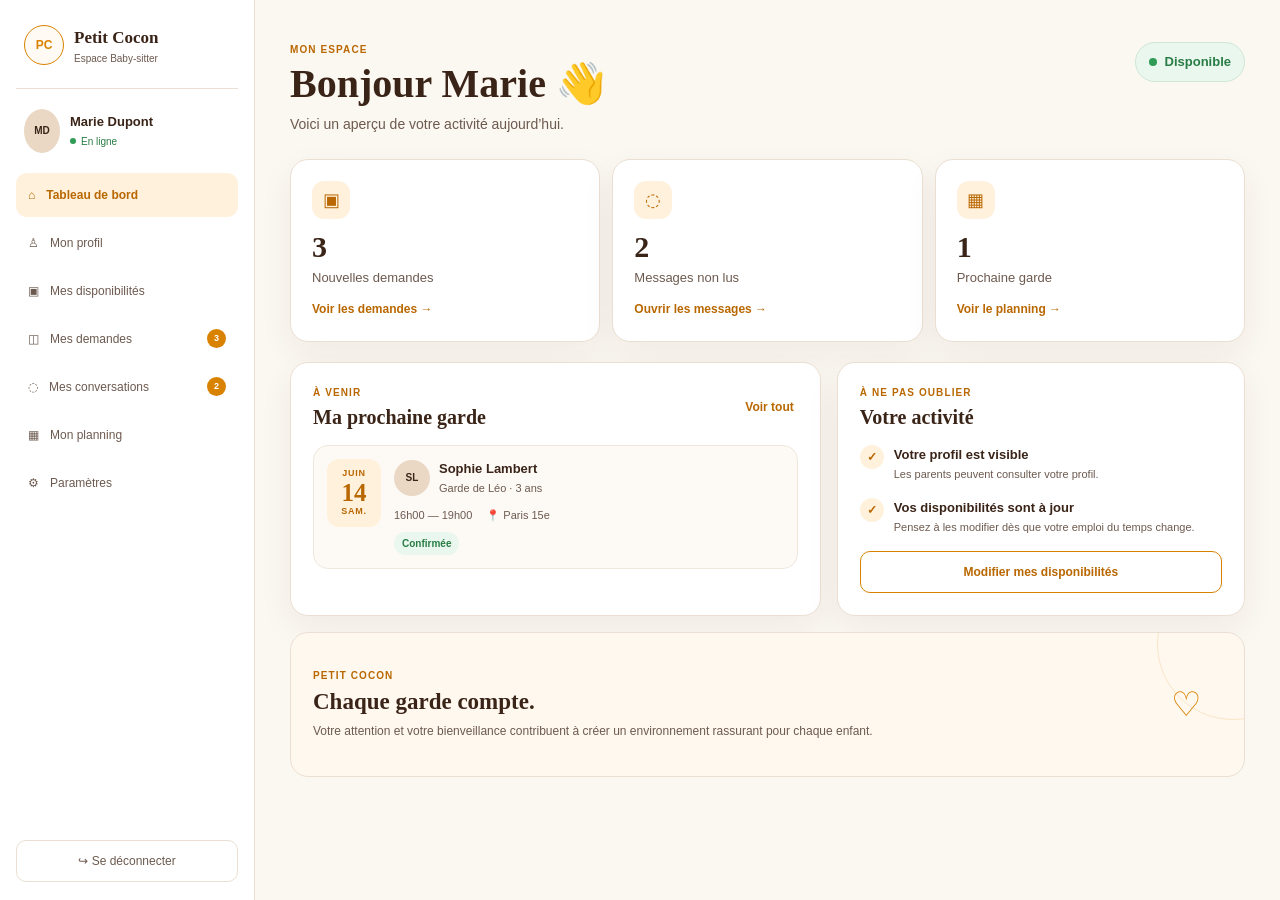
==== babysitter-dashboard.html @ b5a625bf "Dasboard baby-sitter" ====
<!DOCTYPE html>
<html lang="fr">
<head>
  <meta charset="UTF-8">
  <meta name="viewport" content="width=device-width, initial-scale=1.0">
  <meta name="theme-color" content="#fbf7f1">
  <title>Petit Cocon — Espace Baby-sitter</title>
  <link rel="stylesheet" href="css/babysitter-dashboard.css">
</head>
<body>
  <div class="app-shell">

    <!-- Navigation mobile -->
    <nav class="bottom-nav" aria-label="Navigation principale">
      <button class="nav-item is-active" type="button" data-view="accueil">
        <span class="nav-icon">⌂</span>
        <span>Accueil</span>
      </button>
      <button class="nav-item" type="button" data-view="demandes">
        <span class="nav-icon">▣</span>
        <span>Demandes</span>
        <span class="nav-badge">3</span>
      </button>
      <button class="nav-item" type="button" data-view="messages">
        <span class="nav-icon">◌</span>
        <span>Messages</span>
        <span class="nav-badge nav-badge--dark">2</span>
      </button>
      <button class="nav-item" type="button" data-view="profil">
        <span class="nav-icon">♙</span>
        <span>Profil</span>
      </button>
    </nav>

    <aside class="sidebar" aria-label="Menu de l'espace baby-sitter">
      <div class="brand">
        <div class="brand-mark">PC</div>
        <div>
          <strong>Petit Cocon</strong>
          <span>Espace Baby-sitter</span>
        </div>
      </div>

      <div class="sidebar-profile">
        <div class="avatar avatar--large">MD</div>
        <div>
          <strong>Marie Dupont</strong>
          <span class="online-status"><i></i> En ligne</span>
        </div>
      </div>

      <div class="sidebar-menu">
        <button class="side-item is-active" type="button" data-view="accueil">⌂ <span>Tableau de bord</span></button>
        <button class="side-item" type="button" data-view="profil">♙ <span>Mon profil</span></button>
        <button class="side-item" type="button" data-view="disponibilites">▣ <span>Mes disponibilités</span></button>
        <button class="side-item" type="button" data-view="demandes">◫ <span>Mes demandes</span><b>3</b></button>
        <button class="side-item" type="button" data-view="messages">◌ <span>Mes conversations</span><b>2</b></button>
        <button class="side-item" type="button" data-view="planning">▦ <span>Mon planning</span></button>
        <button class="side-item" type="button" data-view="parametres">⚙ <span>Paramètres</span></button>
      </div>

      <button class="logout" type="button">↪ <span>Se déconnecter</span></button>
    </aside>

    <main class="main-content">
      <header class="mobile-header">
        <div class="brand">
          <div class="brand-mark">PC</div>
          <div>
            <strong>Petit Cocon</strong>
            <span>Espace Baby-sitter</span>
          </div>
        </div>
        <button class="notification-button" type="button" aria-label="Notifications">
          ♧
          <span></span>
        </button>
      </header>

      <section class="page" id="accueil" data-page>
        <div class="page-heading">
          <div>
            <p class="eyebrow">Mon espace</p>
            <h1>Bonjour Marie <span>👋</span></h1>
            <p class="heading-text">Voici un aperçu de votre activité aujourd’hui.</p>
          </div>
          <div class="desktop-status">
            <span class="status-dot"></span>
            Disponible
          </div>
        </div>

        <section class="stats-grid" aria-label="Résumé de l'activité">
          <article class="stat-card">
            <div class="stat-icon">▣</div>
            <strong>3</strong>
            <span>Nouvelles demandes</span>
            <a href="#" data-view-link="demandes">Voir les demandes →</a>
          </article>

          <article class="stat-card">
            <div class="stat-icon">◌</div>
            <strong>2</strong>
            <span>Messages non lus</span>
            <a href="#" data-view-link="messages">Ouvrir les messages →</a>
          </article>

          <article class="stat-card">
            <div class="stat-icon">▦</div>
            <strong>1</strong>
            <span>Prochaine garde</span>
            <a href="#" data-view-link="planning">Voir le planning →</a>
          </article>
        </section>

        <div class="content-grid">
          <section class="panel upcoming-panel">
            <div class="panel-heading">
              <div>
                <p class="eyebrow">À venir</p>
                <h2>Ma prochaine garde</h2>
              </div>
              <button class="text-button" type="button" data-view-link="planning">Voir tout</button>
            </div>

            <article class="booking-card">
              <div class="booking-date">
                <span>JUIN</span>
                <strong>14</strong>
                <small>SAM.</small>
              </div>

              <div class="booking-info">
                <div class="person-line">
                  <div class="avatar">SL</div>
                  <div>
                    <strong>Sophie Lambert</strong>
                    <span>Garde de Léo · 3 ans</span>
                  </div>
                </div>

                <div class="booking-details">
                  <span>16h00 — 19h00</span>
                  <span>📍 Paris 15e</span>
                </div>

                <span class="pill pill--success">Confirmée</span>
              </div>
            </article>
          </section>

          <section class="panel action-panel">
            <div class="panel-heading">
              <div>
                <p class="eyebrow">À ne pas oublier</p>
                <h2>Votre activité</h2>
              </div>
            </div>

            <div class="activity-list">
              <div class="activity-item">
                <span class="activity-check">✓</span>
                <div>
                  <strong>Votre profil est visible</strong>
                  <p>Les parents peuvent consulter votre profil.</p>
                </div>
              </div>

              <div class="activity-item">
                <span class="activity-check">✓</span>
                <div>
                  <strong>Vos disponibilités sont à jour</strong>
                  <p>Pensez à les modifier dès que votre emploi du temps change.</p>
                </div>
              </div>

              <button class="outline-button" type="button" data-view-link="disponibilites">
                Modifier mes disponibilités
              </button>
            </div>
          </section>
        </div>

        <section class="welcome-card">
          <div class="welcome-copy">
            <p class="eyebrow">Petit Cocon</p>
            <h2>Chaque garde compte.</h2>
            <p>Votre attention et votre bienveillance contribuent à créer un environnement rassurant pour chaque enfant.</p>
          </div>
          <div class="welcome-illustration" aria-hidden="true">♡</div>
        </section>
      </section>

      <!-- Les autres vues seront construites et validées une par une. -->
      <section class="placeholder-page" id="demandes" data-page hidden>
        <p class="eyebrow">Prochaine fonctionnalité</p>
        <h1>Mes demandes</h1>
        <p>Cette vue sera construite à l'étape suivante.</p>
      </section>

      <section class="placeholder-page" id="messages" data-page hidden>
        <p class="eyebrow">Prochaine fonctionnalité</p>
        <h1>Mes conversations</h1>
        <p>Cette vue sera construite à l'étape suivante.</p>
      </section>

      <section class="placeholder-page" id="profil" data-page hidden>
        <p class="eyebrow">Prochaine fonctionnalité</p>
        <h1>Mon profil</h1>
        <p>Cette vue sera construite à l'étape suivante.</p>
      </section>

      <section class="placeholder-page" id="disponibilites" data-page hidden>
        <p class="eyebrow">Prochaine fonctionnalité</p>
        <h1>Mes disponibilités</h1>
        <p>Cette vue sera construite à l'étape suivante.</p>
      </section>

      <section class="placeholder-page" id="planning" data-page hidden>
        <p class="eyebrow">Prochaine fonctionnalité</p>
        <h1>Mon planning</h1>
        <p>Cette vue sera construite à l'étape suivante.</p>
      </section>

      <section class="placeholder-page" id="parametres" data-page hidden>
        <p class="eyebrow">Prochaine fonctionnalité</p>
        <h1>Paramètres</h1>
        <p>Cette vue sera construite à l'étape suivante.</p>
      </section>
    </main>
  </div>

  <script src="../js/babysitter-dashboard.js"></script>
</body>
</html>
---- css/babysitter-dashboard.css ----
/* =========================================================
   Petit Cocon — Espace Baby-sitter
   Styles spécifiques au dashboard uniquement.
   Aucun header/footer du site vitrine n'est utilisé ici.
   ========================================================= */

:root {
  --pc-cream: #fbf7f1;
  --pc-white: #ffffff;
  --pc-brown: #3a2418;
  --pc-brown-soft: #6d5a4f;
  --pc-orange: #d98200;
  --pc-orange-dark: #b96700;
  --pc-orange-light: #fff1dc;
  --pc-border: #eadfd2;
  --pc-green: #2f9b55;
  --pc-green-light: #eaf7ee;
  --pc-shadow: 0 12px 35px rgba(62, 39, 24, 0.06);
  --pc-radius: 18px;
  --pc-sidebar: 255px;
}

* {
  box-sizing: border-box;
}

html {
  scroll-behavior: smooth;
}

body {
  margin: 0;
  min-width: 320px;
  background: var(--pc-cream);
  color: var(--pc-brown);
  font-family: Arial, Helvetica, sans-serif;
  line-height: 1.5;
}

button,
a {
  font: inherit;
}

button {
  cursor: pointer;
}

a {
  color: inherit;
  text-decoration: none;
}

.app-shell {
  min-height: 100vh;
}

/* ---------- Mobile header ---------- */

.mobile-header {
  height: 72px;
  padding: 0 18px;
  display: flex;
  align-items: center;
  justify-content: space-between;
  background: rgba(255, 255, 255, 0.94);
  border-bottom: 1px solid var(--pc-border);
  position: sticky;
  top: 0;
  z-index: 20;
  backdrop-filter: blur(10px);
}

.brand {
  display: flex;
  align-items: center;
  gap: 10px;
}

.brand-mark {
  width: 40px;
  height: 40px;
  border: 1.5px solid var(--pc-orange);
  border-radius: 50%;
  display: grid;
  place-items: center;
  color: var(--pc-orange);
  font-weight: 700;
  font-size: 12px;
  background: #fffaf4;
}

.brand strong {
  display: block;
  font-family: Georgia, "Times New Roman", serif;
  font-size: 17px;
}

.brand span {
  display: block;
  color: var(--pc-brown-soft);
  font-size: 10px;
}

.notification-button {
  position: relative;
  width: 42px;
  height: 42px;
  border: 1px solid var(--pc-border);
  border-radius: 50%;
  background: var(--pc-white);
  color: var(--pc-brown);
}

.notification-button span {
  position: absolute;
  width: 7px;
  height: 7px;
  top: 9px;
  right: 9px;
  border-radius: 50%;
  background: var(--pc-orange);
  border: 2px solid var(--pc-white);
}

/* ---------- Main ---------- */

.main-content {
  padding-bottom: 86px;
}

.page {
  width: min(1120px, calc(100% - 32px));
  margin: 0 auto;
  padding: 28px 0 40px;
}

.page-heading {
  display: flex;
  justify-content: space-between;
  align-items: flex-start;
  gap: 20px;
  margin-bottom: 24px;
}

.eyebrow {
  margin: 0 0 5px;
  color: var(--pc-orange-dark);
  text-transform: uppercase;
  letter-spacing: 0.11em;
  font-size: 10px;
  font-weight: 700;
}

h1,
h2 {
  font-family: Georgia, "Times New Roman", serif;
  color: var(--pc-brown);
}

h1 {
  margin: 0;
  font-size: clamp(27px, 5vw, 40px);
  line-height: 1.1;
}

h2 {
  margin: 0;
  font-size: 20px;
  line-height: 1.2;
}

.heading-text {
  margin: 8px 0 0;
  color: var(--pc-brown-soft);
  font-size: 14px;
}

.desktop-status {
  display: none;
  align-items: center;
  gap: 8px;
  padding: 9px 13px;
  border: 1px solid #cfe7d5;
  border-radius: 999px;
  background: var(--pc-green-light);
  color: #287c45;
  font-size: 13px;
  font-weight: 700;
}

.status-dot {
  width: 8px;
  height: 8px;
  border-radius: 50%;
  background: var(--pc-green);
}

/* ---------- Stats ---------- */

.stats-grid {
  display: grid;
  grid-template-columns: 1fr;
  gap: 12px;
  margin-bottom: 20px;
}

.stat-card {
  padding: 18px;
  background: var(--pc-white);
  border: 1px solid var(--pc-border);
  border-radius: var(--pc-radius);
  box-shadow: var(--pc-shadow);
}

.stat-icon {
  width: 38px;
  height: 38px;
  display: grid;
  place-items: center;
  margin-bottom: 13px;
  border-radius: 12px;
  background: var(--pc-orange-light);
  color: var(--pc-orange-dark);
  font-size: 18px;
}

.stat-card strong {
  display: block;
  font-family: Georgia, "Times New Roman", serif;
  font-size: 30px;
  line-height: 1;
}

.stat-card > span {
  display: block;
  margin-top: 6px;
  color: var(--pc-brown-soft);
  font-size: 13px;
}

.stat-card a {
  display: inline-block;
  margin-top: 12px;
  color: var(--pc-orange-dark);
  font-size: 12px;
  font-weight: 700;
}

/* ---------- Panels ---------- */

.content-grid {
  display: grid;
  gap: 16px;
}

.panel {
  padding: 18px;
  background: var(--pc-white);
  border: 1px solid var(--pc-border);
  border-radius: var(--pc-radius);
  box-shadow: var(--pc-shadow);
}

.panel-heading {
  display: flex;
  align-items: center;
  justify-content: space-between;
  gap: 12px;
  margin-bottom: 16px;
}

.text-button {
  border: 0;
  background: transparent;
  color: var(--pc-orange-dark);
  font-size: 12px;
  font-weight: 700;
  padding: 4px;
}

.booking-card {
  display: flex;
  gap: 13px;
  padding: 13px;
  border-radius: 15px;
  background: #fdfaf6;
  border: 1px solid #f0e7dc;
}

.booking-date {
  flex: 0 0 54px;
  height: 68px;
  display: flex;
  flex-direction: column;
  align-items: center;
  justify-content: center;
  border-radius: 12px;
  background: var(--pc-orange-light);
  color: var(--pc-orange-dark);
}

.booking-date span,
.booking-date small {
  font-size: 9px;
  font-weight: 700;
  letter-spacing: 0.08em;
}

.booking-date strong {
  font-family: Georgia, "Times New Roman", serif;
  font-size: 25px;
  line-height: 1;
}

.booking-info {
  min-width: 0;
  flex: 1;
}

.person-line {
  display: flex;
  align-items: center;
  gap: 9px;
}

.person-line strong {
  display: block;
  font-size: 13px;
}

.person-line span {
  display: block;
  margin-top: 2px;
  color: var(--pc-brown-soft);
  font-size: 11px;
}

.avatar {
  width: 36px;
  height: 36px;
  flex: 0 0 36px;
  display: grid;
  place-items: center;
  border-radius: 50%;
  background: #ead8c4;
  color: var(--pc-brown);
  font-size: 10px;
  font-weight: 700;
}

.avatar--large {
  width: 44px;
  height: 44px;
}

.booking-details {
  display: flex;
  flex-wrap: wrap;
  gap: 8px 14px;
  margin-top: 10px;
  color: var(--pc-brown-soft);
  font-size: 11px;
}

.pill {
  display: inline-flex;
  align-items: center;
  width: fit-content;
  margin-top: 9px;
  padding: 4px 8px;
  border-radius: 999px;
  font-size: 10px;
  font-weight: 700;
}

.pill--success {
  background: var(--pc-green-light);
  color: #287c45;
}

/* ---------- Activity ---------- */

.activity-list {
  display: grid;
  gap: 15px;
}

.activity-item {
  display: flex;
  gap: 10px;
}

.activity-check {
  flex: 0 0 24px;
  width: 24px;
  height: 24px;
  display: grid;
  place-items: center;
  border-radius: 50%;
  background: var(--pc-orange-light);
  color: var(--pc-orange-dark);
  font-size: 12px;
  font-weight: 700;
}

.activity-item strong {
  display: block;
  font-size: 13px;
}

.activity-item p {
  margin: 2px 0 0;
  color: var(--pc-brown-soft);
  font-size: 11px;
}

.outline-button {
  min-height: 42px;
  padding: 0 14px;
  border: 1px solid var(--pc-orange);
  border-radius: 10px;
  background: transparent;
  color: var(--pc-orange-dark);
  font-size: 12px;
  font-weight: 700;
}

/* ---------- Welcome ---------- */

.welcome-card {
  position: relative;
  overflow: hidden;
  display: flex;
  align-items: center;
  justify-content: space-between;
  min-height: 145px;
  margin-top: 16px;
  padding: 22px;
  border: 1px solid var(--pc-border);
  border-radius: var(--pc-radius);
  background: #fff8ee;
}

.welcome-card::after {
  content: "";
  position: absolute;
  width: 150px;
  height: 150px;
  right: -65px;
  top: -65px;
  border: 1px solid rgba(217, 130, 0, 0.16);
  border-radius: 50%;
}

.welcome-copy {
  max-width: 570px;
  position: relative;
  z-index: 1;
}

.welcome-copy h2 {
  font-size: 23px;
}

.welcome-copy > p:last-child {
  margin: 7px 0 0;
  color: var(--pc-brown-soft);
  font-size: 12px;
}

.welcome-illustration {
  display: grid;
  place-items: center;
  width: 72px;
  height: 72px;
  flex: 0 0 72px;
  border-radius: 50%;
  color: var(--pc-orange);
  font-size: 34px;
}

/* ---------- Sidebar ---------- */

.sidebar {
  display: none;
}

/* ---------- Bottom nav ---------- */

.bottom-nav {
  position: fixed;
  left: 0;
  right: 0;
  bottom: 0;
  z-index: 50;
  height: 70px;
  display: grid;
  grid-template-columns: repeat(4, 1fr);
  padding: 5px 8px calc(5px + env(safe-area-inset-bottom));
  background: rgba(255, 255, 255, 0.97);
  border-top: 1px solid var(--pc-border);
  box-shadow: 0 -8px 25px rgba(62, 39, 24, 0.06);
  backdrop-filter: blur(12px);
}

.nav-item {
  position: relative;
  display: flex;
  flex-direction: column;
  align-items: center;
  justify-content: center;
  gap: 3px;
  border: 0;
  background: transparent;
  color: #8a7c72;
  font-size: 10px;
}

.nav-item.is-active {
  color: var(--pc-orange-dark);
  font-weight: 700;
}

.nav-icon {
  font-size: 19px;
  line-height: 1;
}

.nav-badge {
  position: absolute;
  top: 5px;
  right: calc(50% - 21px);
  min-width: 15px;
  height: 15px;
  display: grid;
  place-items: center;
  padding: 0 4px;
  border-radius: 99px;
  background: var(--pc-orange);
  color: white;
  font-size: 8px;
  font-weight: 700;
}

.nav-badge--dark {
  background: var(--pc-brown);
}

/* ---------- Placeholder ---------- */

.placeholder-page {
  width: min(1120px, calc(100% - 32px));
  margin: 0 auto;
  padding: 45px 0;
}

.placeholder-page p:last-child {
  color: var(--pc-brown-soft);
  font-size: 14px;
}

/* ---------- Desktop ---------- */

@media (min-width: 760px) {
  .mobile-header,
  .bottom-nav {
    display: none;
  }

  .sidebar {
    position: fixed;
    inset: 0 auto 0 0;
    width: var(--pc-sidebar);
    display: flex;
    flex-direction: column;
    padding: 25px 16px 18px;
    background: var(--pc-white);
    border-right: 1px solid var(--pc-border);
  }

  .sidebar .brand {
    padding: 0 8px 22px;
    border-bottom: 1px solid var(--pc-border);
  }

  .sidebar-profile {
    display: flex;
    align-items: center;
    gap: 10px;
    padding: 20px 8px;
  }

  .sidebar-profile strong {
    display: block;
    font-size: 13px;
  }

  .online-status {
    display: flex;
    align-items: center;
    gap: 5px;
    margin-top: 2px;
    color: #287c45;
    font-size: 10px;
  }

  .online-status i {
    width: 6px;
    height: 6px;
    border-radius: 50%;
    background: var(--pc-green);
  }

  .sidebar-menu {
    display: grid;
    gap: 4px;
  }

  .side-item {
    position: relative;
    display: flex;
    align-items: center;
    gap: 11px;
    width: 100%;
    min-height: 44px;
    padding: 0 12px;
    border: 0;
    border-radius: 11px;
    background: transparent;
    color: var(--pc-brown-soft);
    text-align: left;
    font-size: 12px;
  }

  .side-item.is-active {
    background: var(--pc-orange-light);
    color: var(--pc-orange-dark);
    font-weight: 700;
  }

  .side-item b {
    margin-left: auto;
    min-width: 19px;
    height: 19px;
    display: grid;
    place-items: center;
    border-radius: 99px;
    background: var(--pc-orange);
    color: white;
    font-size: 9px;
  }

  .logout {
    margin-top: auto;
    min-height: 42px;
    border: 1px solid var(--pc-border);
    border-radius: 10px;
    background: transparent;
    color: var(--pc-brown-soft);
    font-size: 12px;
  }

  .main-content {
    margin-left: var(--pc-sidebar);
    padding-bottom: 0;
  }

  .page {
    padding-top: 42px;
  }

  .desktop-status {
    display: flex;
  }

  .stats-grid {
    grid-template-columns: repeat(3, 1fr);
  }

  .content-grid {
    grid-template-columns: 1.3fr 1fr;
  }
}

@media (min-width: 1050px) {
  .stat-card {
    padding: 21px;
  }

  .panel {
    padding: 22px;
  }

  .page {
    width: min(1180px, calc(100% - 70px));
  }
}
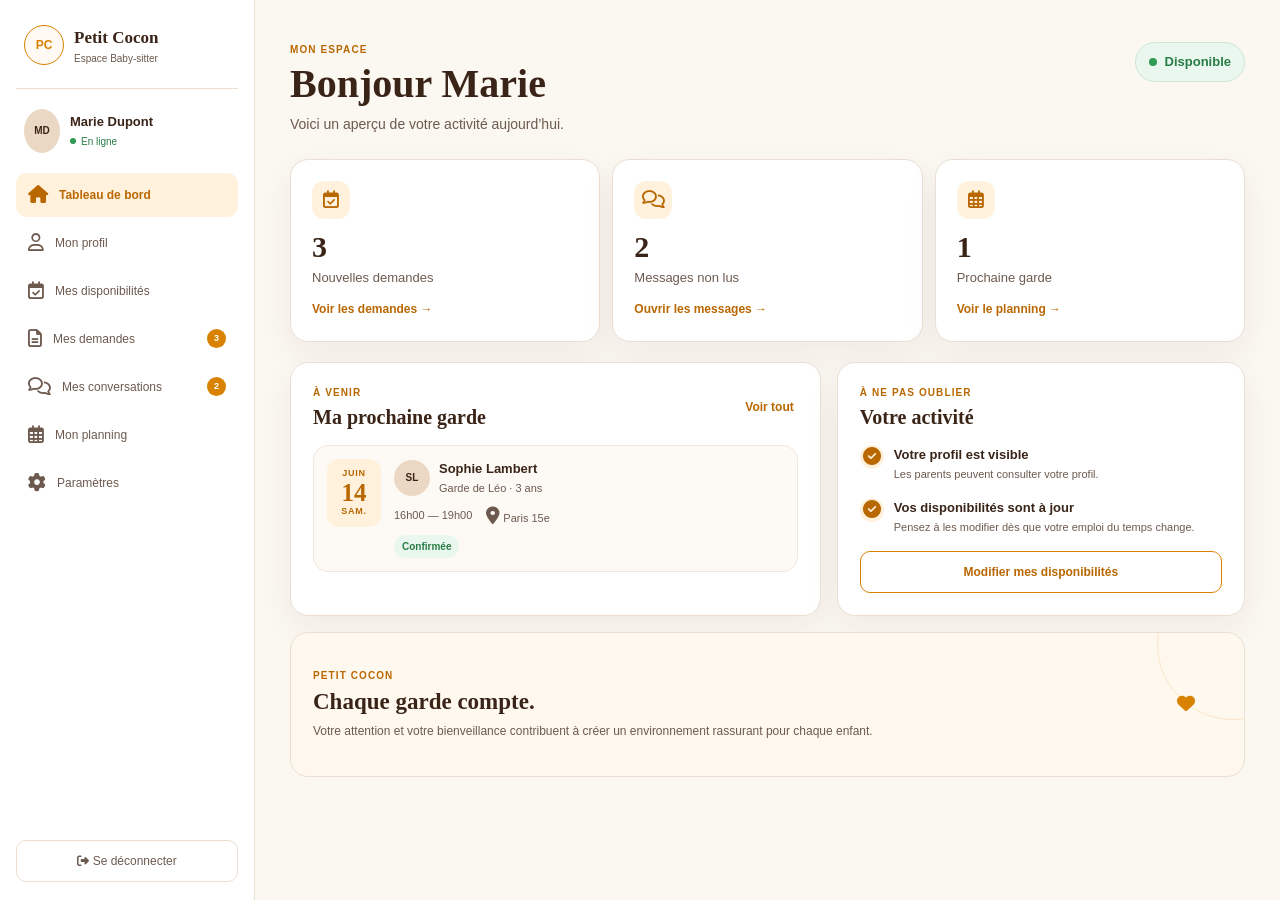
==== commit 7d3b63ae: "Dashboard baby-sitter terminé fontawesome" ====
--- a/babysitter-dashboard.html
+++ b/babysitter-dashboard.html
@@ -5,6 +5,7 @@
   <meta name="viewport" content="width=device-width, initial-scale=1.0">
   <meta name="theme-color" content="#fbf7f1">
   <title>Petit Cocon — Espace Baby-sitter</title>
+  <link rel="stylesheet" href="https://cdnjs.cloudflare.com/ajax/libs/font-awesome/6.7.2/css/all.min.css"/>
   <link rel="stylesheet" href="css/babysitter-dashboard.css">
 </head>
 <body>
@@ -13,21 +14,29 @@
     <!-- Navigation mobile -->
     <nav class="bottom-nav" aria-label="Navigation principale">
       <button class="nav-item is-active" type="button" data-view="accueil">
-        <span class="nav-icon">⌂</span>
+        <span class="nav-icon">
+    <i class="fa-solid fa-house"></i>
+</span>
         <span>Accueil</span>
       </button>
       <button class="nav-item" type="button" data-view="demandes">
-        <span class="nav-icon">▣</span>
+        <span class="nav-icon">
+    <i class="fa-regular fa-file-lines"></i>
+</span>
         <span>Demandes</span>
         <span class="nav-badge">3</span>
       </button>
       <button class="nav-item" type="button" data-view="messages">
-        <span class="nav-icon">◌</span>
+        <span class="nav-icon">
+    <i class="fa-regular fa-comments"></i>
+</span>
         <span>Messages</span>
         <span class="nav-badge nav-badge--dark">2</span>
       </button>
       <button class="nav-item" type="button" data-view="profil">
-        <span class="nav-icon">♙</span>
+        <span class="nav-icon">
+    <i class="fa-regular fa-user"></i>
+</span>
         <span>Profil</span>
       </button>
     </nav>
@@ -50,16 +59,16 @@
       </div>
 
       <div class="sidebar-menu">
-        <button class="side-item is-active" type="button" data-view="accueil">⌂ <span>Tableau de bord</span></button>
-        <button class="side-item" type="button" data-view="profil">♙ <span>Mon profil</span></button>
-        <button class="side-item" type="button" data-view="disponibilites">▣ <span>Mes disponibilités</span></button>
-        <button class="side-item" type="button" data-view="demandes">◫ <span>Mes demandes</span><b>3</b></button>
-        <button class="side-item" type="button" data-view="messages">◌ <span>Mes conversations</span><b>2</b></button>
-        <button class="side-item" type="button" data-view="planning">▦ <span>Mon planning</span></button>
-        <button class="side-item" type="button" data-view="parametres">⚙ <span>Paramètres</span></button>
+        <button class="side-item is-active" type="button" data-view="accueil"><i class="fa-solid fa-house"></i> <span>Tableau de bord</span></button>
+        <button class="side-item" type="button" data-view="profil"><i class="fa-regular fa-user"></i> <span>Mon profil</span></button>
+        <button class="side-item" type="button" data-view="disponibilites"><i class="fa-regular fa-calendar-check"></i> <span>Mes disponibilités</span></button>
+        <button class="side-item" type="button" data-view="demandes"><i class="fa-regular fa-file-lines"></i> <span>Mes demandes</span><b>3</b></button>
+        <button class="side-item" type="button" data-view="messages"><i class="fa-regular fa-comments"></i> <span>Mes conversations</span><b>2</b></button>
+        <button class="side-item" type="button" data-view="planning"><i class="fa-regular fa-calendar-days"></i> <span>Mon planning</span></button>
+        <button class="side-item" type="button" data-view="settings"><i class="fa-solid fa-gear"></i> <span>Paramètres</span></button>
       </div>
 
-      <button class="logout" type="button">↪ <span>Se déconnecter</span></button>
+      <button class="logout" type="button"><i class="fa-solid fa-right-from-bracket"></i> <span>Se déconnecter</span></button>
     </aside>
 
     <main class="main-content">
@@ -72,7 +81,7 @@
           </div>
         </div>
         <button class="notification-button" type="button" aria-label="Notifications">
-          ♧
+          <i class="fa-regular fa-bell"></i>
           <span></span>
         </button>
       </header>
@@ -81,7 +90,7 @@
         <div class="page-heading">
           <div>
             <p class="eyebrow">Mon espace</p>
-            <h1>Bonjour Marie <span>👋</span></h1>
+            <h1>Bonjour Marie</h1>
             <p class="heading-text">Voici un aperçu de votre activité aujourd’hui.</p>
           </div>
           <div class="desktop-status">
@@ -92,21 +101,21 @@
 
         <section class="stats-grid" aria-label="Résumé de l'activité">
           <article class="stat-card">
-            <div class="stat-icon">▣</div>
+            <div class="stat-icon"><i class="fa-regular fa-calendar-check"></i></div>
             <strong>3</strong>
             <span>Nouvelles demandes</span>
             <a href="#" data-view-link="demandes">Voir les demandes →</a>
           </article>
 
           <article class="stat-card">
-            <div class="stat-icon">◌</div>
+            <div class="stat-icon"><i class="fa-regular fa-comments"></i></div>
             <strong>2</strong>
             <span>Messages non lus</span>
             <a href="#" data-view-link="messages">Ouvrir les messages →</a>
           </article>
 
           <article class="stat-card">
-            <div class="stat-icon">▦</div>
+            <div class="stat-icon"><i class="fa-regular fa-calendar-days"></i></div>
             <strong>1</strong>
             <span>Prochaine garde</span>
             <a href="#" data-view-link="planning">Voir le planning →</a>
@@ -141,7 +150,10 @@
 
                 <div class="booking-details">
                   <span>16h00 — 19h00</span>
-                  <span>📍 Paris 15e</span>
+                  <span>
+    <i class="fa-solid fa-location-dot"></i>
+    Paris 15e
+</span>
                 </div>
 
                 <span class="pill pill--success">Confirmée</span>
@@ -159,7 +171,7 @@
 
             <div class="activity-list">
               <div class="activity-item">
-                <span class="activity-check">✓</span>
+                <span class="activity-check"><i class="fa-solid fa-circle-check"></i></span>
                 <div>
                   <strong>Votre profil est visible</strong>
                   <p>Les parents peuvent consulter votre profil.</p>
@@ -167,7 +179,7 @@
               </div>
 
               <div class="activity-item">
-                <span class="activity-check">✓</span>
+                <span class="activity-check"><i class="fa-solid fa-circle-check"></i></span>
                 <div>
                   <strong>Vos disponibilités sont à jour</strong>
                   <p>Pensez à les modifier dès que votre emploi du temps change.</p>
@@ -187,49 +199,1264 @@
             <h2>Chaque garde compte.</h2>
             <p>Votre attention et votre bienveillance contribuent à créer un environnement rassurant pour chaque enfant.</p>
           </div>
-          <div class="welcome-illustration" aria-hidden="true">♡</div>
+          <div class="welcome-illustration" aria-hidden="true"><i class="fa-solid fa-heart"></i></div>
         </section>
       </section>
 
       <!-- Les autres vues seront construites et validées une par une. -->
-      <section class="placeholder-page" id="demandes" data-page hidden>
-        <p class="eyebrow">Prochaine fonctionnalité</p>
-        <h1>Mes demandes</h1>
-        <p>Cette vue sera construite à l'étape suivante.</p>
-      </section>
-
-      <section class="placeholder-page" id="messages" data-page hidden>
-        <p class="eyebrow">Prochaine fonctionnalité</p>
-        <h1>Mes conversations</h1>
-        <p>Cette vue sera construite à l'étape suivante.</p>
-      </section>
-
-      <section class="placeholder-page" id="profil" data-page hidden>
-        <p class="eyebrow">Prochaine fonctionnalité</p>
-        <h1>Mon profil</h1>
-        <p>Cette vue sera construite à l'étape suivante.</p>
-      </section>
-
-      <section class="placeholder-page" id="disponibilites" data-page hidden>
-        <p class="eyebrow">Prochaine fonctionnalité</p>
-        <h1>Mes disponibilités</h1>
-        <p>Cette vue sera construite à l'étape suivante.</p>
-      </section>
-
-      <section class="placeholder-page" id="planning" data-page hidden>
-        <p class="eyebrow">Prochaine fonctionnalité</p>
-        <h1>Mon planning</h1>
-        <p>Cette vue sera construite à l'étape suivante.</p>
-      </section>
-
-      <section class="placeholder-page" id="parametres" data-page hidden>
-        <p class="eyebrow">Prochaine fonctionnalité</p>
-        <h1>Paramètres</h1>
-        <p>Cette vue sera construite à l'étape suivante.</p>
-      </section>
+      <!-- ========================================= -->
+<!-- PAGE : MES DEMANDES -->
+<!-- ========================================= -->
+
+<section
+    class="page"
+    id="demandes"
+    data-page
+    hidden>
+
+    <div class="page-heading">
+
+        <div>
+            <p class="eyebrow">Mes demandes</p>
+
+            <h1>Demandes de garde</h1>
+
+            <p class="heading-text">
+                Consultez les demandes envoyées par les parents et choisissez
+                celles qui correspondent à vos disponibilités.
+            </p>
+        </div>
+
+    </div>
+
+
+    <!-- ========================= -->
+    <!-- FILTRES -->
+    <!-- ========================= -->
+
+    <div class="request-filters">
+
+        <button class="filter-button active">
+            Toutes
+        </button>
+
+        <button class="filter-button">
+            En attente
+        </button>
+
+        <button class="filter-button">
+            Acceptées
+        </button>
+
+        <button class="filter-button">
+            Refusées
+        </button>
+
+    </div>
+
+
+    <!-- ========================= -->
+    <!-- DEMANDE 1 -->
+    <!-- ========================= -->
+
+    <article class="request-card">
+
+        <div class="request-header">
+
+            <div class="person-line">
+
+                <div class="avatar">
+                    SL
+                </div>
+
+                <div>
+
+                    <strong>
+                        Sophie Lambert
+                    </strong>
+
+                    <span>
+                        Léo • 3 ans
+                    </span>
+
+                </div>
+
+            </div>
+
+            <span class="pill pending">
+                En attente
+            </span>
+
+        </div>
+
+
+        <div class="request-body">
+
+            <div class="request-info">
+
+                <div>
+                    <i class="fa-regular fa-calendar-days"></i>
+                    Samedi 14 Juin
+                </div>
+
+                <div>
+                    <i class="fa-regular fa-clock"></i>
+                    16h00 - 19h00
+                </div>
+
+                <div>
+                    <i class="fa-solid fa-location-dot"></i>
+                    Paris 15e
+                </div>
+
+                <div>
+                    <i class="fa-solid fa-euro-sign"></i>
+                    15 €/h
+                </div>
+
+            </div>
+
+            <p class="request-message">
+
+                Bonjour Marie,
+
+                Nous recherchons une baby-sitter douce et expérimentée
+                pour garder notre fils Léo samedi après-midi.
+
+            </p>
+
+        </div>
+
+
+        <div class="request-actions">
+
+            <button class="accept-btn">
+                Accepter
+            </button>
+
+            <button class="decline-btn">
+                Refuser
+            </button>
+
+        </div>
+
+    </article>
+
+
+
+    <!-- ========================= -->
+    <!-- DEMANDE 2 -->
+    <!-- ========================= -->
+
+    <article class="request-card">
+
+        <div class="request-header">
+
+            <div class="person-line">
+
+                <div class="avatar">
+                    AD
+                </div>
+
+                <div>
+
+                    <strong>
+                        Alice Dubois
+                    </strong>
+
+                    <span>
+                        Emma • 6 ans
+                    </span>
+
+                </div>
+
+            </div>
+
+            <span class="pill pending">
+                En attente
+            </span>
+
+        </div>
+
+
+        <div class="request-body">
+
+            <div class="request-info">
+
+                <div>
+                    <i class="fa-regular fa-calendar-days"></i>
+                    Mardi 17 Juin
+                </div>
+
+                <div>
+                    🕖
+                    18h30 - 22h00
+                </div>
+
+                <div>
+                    <i class="fa-solid fa-location-dot"></i>
+                    Paris 16e
+                </div>
+
+                <div>
+                    <i class="fa-solid fa-euro-sign"></i>
+                    18 €/h
+                </div>
+
+            </div>
+
+            <p class="request-message">
+
+                Nous aimerions faire appel à vous pour une garde ponctuelle.
+                Votre profil correspond exactement à ce que nous recherchons.
+
+            </p>
+
+        </div>
+
+        <div class="request-actions">
+
+            <button class="accept-btn">
+                Accepter
+            </button>
+
+            <button class="decline-btn">
+                Refuser
+            </button>
+
+        </div>
+
+    </article>
+
+</section>
+
+      <!-- ==========================================================
+     PAGE : MESSAGES
+=========================================================== -->
+
+<section
+    class="page"
+    id="messages"
+    data-page
+    hidden>
+
+    <div class="page-heading">
+
+        <div>
+
+            <p class="eyebrow">
+                Conversations
+            </p>
+
+            <h1>
+                Mes messages
+            </h1>
+
+            <p class="heading-text">
+                Échangez facilement avec les parents avant et après une garde.
+            </p>
+
+        </div>
+
+    </div>
+
+
+    <div class="messages-layout">
+
+
+        <!-- ================================= -->
+        <!-- Liste des conversations -->
+        <!-- ================================= -->
+
+        <aside class="conversation-list">
+
+
+            <article class="conversation-card active">
+
+                <div class="avatar">
+                    SL
+                </div>
+
+                <div class="conversation-content">
+
+                    <div class="conversation-top">
+
+                        <strong>
+                            Sophie Lambert
+                        </strong>
+
+                        <span>
+                            10:42
+                        </span>
+
+                    </div>
+
+                    <p>
+                        Bonjour Marie, êtes-vous disponible samedi ?
+                    </p>
+
+                </div>
+
+                <span class="conversation-badge">
+                    2
+                </span>
+
+            </article>
+
+
+
+            <article class="conversation-card">
+
+                <div class="avatar">
+                    AD
+                </div>
+
+                <div class="conversation-content">
+
+                    <div class="conversation-top">
+
+                        <strong>
+                            Alice Dubois
+                        </strong>
+
+                        <span>
+                            Hier
+                        </span>
+
+                    </div>
+
+                    <p>
+                        Merci beaucoup pour votre réponse 😊
+                    </p>
+
+                </div>
+
+            </article>
+
+
+
+            <article class="conversation-card">
+
+                <div class="avatar">
+                    CM
+                </div>
+
+                <div class="conversation-content">
+
+                    <div class="conversation-top">
+
+                        <strong>
+                            Claire Martin
+                        </strong>
+
+                        <span>
+                            Lun.
+                        </span>
+
+                    </div>
+
+                    <p>
+                        Nous avons confirmé la garde.
+                    </p>
+
+                </div>
+
+            </article>
+
+        </aside>
+
+
+
+        <!-- ================================= -->
+        <!-- Fenêtre de discussion -->
+        <!-- ================================= -->
+
+        <section class="chat-window">
+
+
+            <header class="chat-header">
+
+                <div class="person-line">
+
+                    <div class="avatar">
+                        SL
+                    </div>
+
+                    <div>
+
+                        <strong>
+                            Sophie Lambert
+                        </strong>
+
+                        <span>
+                            Parent de Léo • En ligne
+                        </span>
+
+                    </div>
+
+                </div>
+
+            </header>
+
+
+
+            <div class="chat-messages">
+
+
+                <div class="message received">
+
+                    Bonjour Marie 👋
+
+                </div>
+
+
+                <div class="message received">
+
+                    Êtes-vous disponible samedi de 16h à 19h ?
+
+                </div>
+
+
+                <div class="message sent">
+
+                    Bonjour Sophie,
+
+                    Oui, je suis disponible avec plaisir 😊
+
+                </div>
+
+
+                <div class="message received">
+
+                    Parfait !
+
+                    Merci beaucoup.
+
+                </div>
+
+            </div>
+
+
+
+            <form class="chat-input">
+
+                <input
+                    type="text"
+                    placeholder="Écrire un message...">
+
+                <button type="submit">
+
+                    Envoyer
+
+                </button>
+
+            </form>
+
+        </section>
+
+    </div>
+
+</section>
+
+      <!-- ==========================================================
+     PAGE : MON PROFIL
+=========================================================== -->
+
+<section
+    class="page"
+    id="profil"
+    data-page
+    hidden>
+
+    <div class="page-heading">
+
+        <div>
+
+            <p class="eyebrow">
+                Mon profil
+            </p>
+
+            <h1>
+                Mon profil Baby-sitter
+            </h1>
+
+            <p class="heading-text">
+                Complétez votre profil afin d'inspirer confiance aux parents.
+            </p>
+
+        </div>
+
+    </div>
+
+
+    <!-- ====================================== -->
+    <!-- Photo -->
+    <!-- ====================================== -->
+
+    <section class="profile-card">
+
+        <div class="profile-photo">
+
+            <div class="profile-avatar">
+
+                MD
+
+            </div>
+
+            <button class="change-photo">
+
+                Changer la photo
+
+            </button>
+
+        </div>
+
+    </section>
+
+
+
+    <!-- ====================================== -->
+    <!-- Informations -->
+    <!-- ====================================== -->
+
+    <section class="profile-card">
+
+        <h2>Informations personnelles</h2>
+
+        <div class="profile-grid">
+
+            <div class="form-group">
+
+                <label>Prénom</label>
+
+                <input
+                    type="text"
+                    value="Marie">
+
+            </div>
+
+            <div class="form-group">
+
+                <label>Nom</label>
+
+                <input
+                    type="text"
+                    value="Dupont">
+
+            </div>
+
+            <div class="form-group">
+
+                <label>Âge</label>
+
+                <input
+                    type="number"
+                    value="24">
+
+            </div>
+
+            <div class="form-group">
+
+                <label>Quartier</label>
+
+                <input
+                    type="text"
+                    value="Paris 15e">
+
+            </div>
+
+        </div>
+
+    </section>
+
+
+
+    <!-- ====================================== -->
+    <!-- Présentation -->
+    <!-- ====================================== -->
+
+    <section class="profile-card">
+
+        <h2>Présentation</h2>
+
+        <textarea rows="6">
+
+Bonjour,
+
+Je suis une baby-sitter douce, responsable et expérimentée.
+J'aime proposer des activités adaptées à l'âge des enfants.
+
+        </textarea>
+
+    </section>
+
+
+
+    <!-- ====================================== -->
+    <!-- Tarif -->
+    <!-- ====================================== -->
+
+    <section class="profile-card">
+
+        <h2>Tarif horaire</h2>
+
+        <div class="price-input">
+
+            <input
+                type="number"
+                value="15">
+
+            <span>€/heure</span>
+
+        </div>
+
+    </section>
+
+
+
+    <!-- ====================================== -->
+    <!-- Compétences -->
+    <!-- ====================================== -->
+
+    <section class="profile-card">
+
+        <h2>Compétences</h2>
+
+        <div class="checkbox-list">
+
+            <label>
+
+                <input
+                    type="checkbox"
+                    checked>
+
+                Premiers secours
+
+            </label>
+
+            <label>
+
+                <input
+                    type="checkbox"
+                    checked>
+
+                Aide aux devoirs
+
+            </label>
+
+            <label>
+
+                <input
+                    type="checkbox">
+
+                Permis B
+
+            </label>
+
+            <label>
+
+                <input
+                    type="checkbox">
+
+                Garde de nourrissons
+
+            </label>
+
+            <label>
+
+                <input
+                    type="checkbox"
+                    checked>
+
+                Animaux acceptés
+
+            </label>
+
+        </div>
+
+    </section>
+<section class="profile-shortcuts">
+
+    <a href="#" data-view-link="planning" class="shortcut-card">
+        <span><i class="fa-regular fa-calendar-days"></i> Mon planning</span>
+    </a>
+
+    <a href="#" data-view-link="disponibilites" class="shortcut-card">
+        <span>🟢 Mes disponibilités</span>
+    </a>
+
+    <a href="#" data-view-link="settings" class="shortcut-card">
+        <span><i class="fa-solid fa-gear"></i>️ Paramètres</span>
+    </a>
+
+</section>
+
+
+    <!-- ====================================== -->
+    <!-- Bouton -->
+    <!-- ====================================== -->
+
+    <div class="profile-actions">
+
+        <button class="save-profile">
+
+            Enregistrer mon profil
+
+        </button>
+
+    </div>
+
+</section>
+
+      <!-- ==========================================================
+     PAGE : MES DISPONIBILITÉS
+=========================================================== -->
+
+<section
+    class="page"
+    id="disponibilites"
+    data-page
+    hidden>
+
+    <div class="page-heading">
+
+        <div>
+
+            <p class="eyebrow">
+                Disponibilités
+            </p>
+
+            <h1>
+                Mes disponibilités
+            </h1>
+
+            <p class="heading-text">
+                Indiquez aux parents quand vous êtes disponible pour effectuer des gardes.
+            </p>
+
+        </div>
+
+    </div>
+
+
+    <!-- ========================= -->
+    <!-- Statut -->
+    <!-- ========================= -->
+
+    <div class="availability-status">
+
+        <span class="status-label">
+            Statut actuel
+        </span>
+
+        <button class="status-toggle active">
+
+            Disponible
+
+        </button>
+
+    </div>
+
+
+
+    <!-- ========================= -->
+    <!-- Jours -->
+    <!-- ========================= -->
+
+    <div class="availability-card">
+
+        <h2>
+            Jours disponibles
+        </h2>
+
+        <div class="days-grid">
+
+            <button class="day-btn active">Lundi</button>
+
+            <button class="day-btn active">Mardi</button>
+
+            <button class="day-btn">Mercredi</button>
+
+            <button class="day-btn active">Jeudi</button>
+
+            <button class="day-btn active">Vendredi</button>
+
+            <button class="day-btn">Samedi</button>
+
+            <button class="day-btn">Dimanche</button>
+
+        </div>
+
+    </div>
+
+
+
+    <!-- ========================= -->
+    <!-- Horaires -->
+    <!-- ========================= -->
+
+    <div class="availability-card">
+
+        <h2>
+
+            Horaires
+
+        </h2>
+
+        <div class="time-grid">
+
+            <div class="time-field">
+
+                <label>
+
+                    Début
+
+                </label>
+
+                <input
+                    type="time"
+                    value="08:00">
+
+            </div>
+
+            <div class="time-field">
+
+                <label>
+
+                    Fin
+
+                </label>
+
+                <input
+                    type="time"
+                    value="19:00">
+
+            </div>
+
+        </div>
+
+    </div>
+
+
+
+    <!-- ========================= -->
+    <!-- Types de garde -->
+    <!-- ========================= -->
+
+    <div class="availability-card">
+
+        <h2>
+
+            Types de garde
+
+        </h2>
+
+        <div class="checkbox-list">
+
+            <label>
+
+                <input
+                    type="checkbox"
+                    checked>
+
+                Garde en journée
+
+            </label>
+
+            <label>
+
+                <input
+                    type="checkbox"
+                    checked>
+
+                Sortie d'école
+
+            </label>
+
+            <label>
+
+                <input
+                    type="checkbox">
+
+                Garde de nuit
+
+            </label>
+
+            <label>
+
+                <input
+                    type="checkbox">
+
+                Week-end
+
+            </label>
+
+        </div>
+
+    </div>
+
+
+
+    <!-- ========================= -->
+    <!-- Bouton -->
+    <!-- ========================= -->
+
+    <div class="availability-actions">
+
+        <button
+            class="save-availability">
+
+            Enregistrer mes disponibilités
+
+        </button>
+
+    </div>
+
+</section>
+
+     <!-- ==========================================================
+     PAGE : MON PLANNING
+=========================================================== -->
+
+<section
+    class="page"
+    id="planning"
+    data-page
+    hidden>
+
+    <div class="page-heading">
+
+        <div>
+
+            <p class="eyebrow">
+                Mon planning
+            </p>
+
+            <h1>
+                Mes gardes
+            </h1>
+
+            <p class="heading-text">
+                Retrouvez toutes vos gardes confirmées et les demandes en attente.
+            </p>
+
+        </div>
+
+    </div>
+
+
+    <!-- ========================= -->
+    <!-- Filtres -->
+    <!-- ========================= -->
+
+    <div class="planning-filters">
+
+        <button class="planning-filter active">
+            Aujourd'hui
+        </button>
+
+        <button class="planning-filter">
+            Cette semaine
+        </button>
+
+        <button class="planning-filter">
+            Ce mois
+        </button>
+
+    </div>
+    <!-- ========================= -->
+    <!-- GARDE 1 -->
+    <!-- ========================= -->
+
+    <article class="planning-card">
+
+        <div class="planning-date">
+
+            <span>JUIN</span>
+
+            <strong>14</strong>
+
+            <small>SAM.</small>
+
+        </div>
+
+
+        <div class="planning-content">
+
+            <div class="planning-header">
+
+                <h2>
+                    Garde chez Sophie Lambert
+                </h2>
+
+                <span class="pill pill--success">
+                    Confirmée
+                </span>
+
+            </div>
+
+            <div class="planning-details">
+
+                <div>
+                    <i class="fa-regular fa-clock"></i> 16h00 - 19h00
+                </div>
+
+               <div>
+    <i class="fa-solid fa-child-reaching"></i>
+    Léo • 3 ans
+</div>
+
+                <div>
+                    <i class="fa-solid fa-location-dot"></i> Paris 15e
+                </div>
+
+                <div>
+                    <i class="fa-solid fa-euro-sign"></i> 15 €/heure
+                </div>
+
+            </div>
+
+            <p class="planning-note">
+
+                Les parents seront de retour vers 19h00.
+                Prévoir le goûter puis quelques jeux calmes avant leur arrivée.
+
+            </p>
+
+            <div class="planning-actions">
+
+                <button class="outline-button">
+
+                    Voir la conversation
+
+                </button>
+
+                <button class="outline-button">
+
+                    Voir les détails
+
+                </button>
+
+            </div>
+
+        </div>
+
+    </article>
+
+
+
+    <!-- ========================= -->
+    <!-- GARDE 2 -->
+    <!-- ========================= -->
+
+    <article class="planning-card">
+
+        <div class="planning-date">
+
+            <span>JUIN</span>
+
+            <strong>17</strong>
+
+            <small>MAR.</small>
+
+        </div>
+
+
+        <div class="planning-content">
+
+            <div class="planning-header">
+
+                <h2>
+                    Garde chez Alice Dubois
+                </h2>
+
+                <span class="pill pending">
+
+                    En attente
+
+                </span>
+
+            </div>
+
+            <div class="planning-details">
+
+              <div>
+    <i class="fa-regular fa-clock"></i>
+    18h30 - 22h00
+</div>
+
+               <div>
+    <i class="fa-solid fa-child-reaching"></i>
+    Emma • 6 ans
+</div>
+
+                <div>
+                    <i class="fa-solid fa-location-dot"></i> Paris 16e
+                </div>
+
+                <div>
+                    <i class="fa-solid fa-euro-sign"></i> 18 €/heure
+                </div>
+
+            </div>
+
+            <p class="planning-note">
+
+                Les parents attendent votre confirmation avant de finaliser la réservation.
+
+            </p>
+
+            <div class="planning-actions">
+
+                <button class="accept-btn">
+
+                    Accepter
+
+                </button>
+
+                <button class="decline-btn">
+
+                    Refuser
+
+                </button>
+
+            </div>
+
+        </div>
+
+    </article>
+
+</section>
+
+      <!-- ==========================================================
+     PAGE : PARAMÈTRES
+=========================================================== -->
+
+<section
+    class="page"
+    id="settings"
+    data-page
+    hidden>
+
+    <div class="page-heading">
+
+        <div>
+
+            <p class="eyebrow">
+                Paramètres
+            </p>
+
+            <h1>
+                Mon compte
+            </h1>
+
+            <p class="heading-text">
+                Gérez vos préférences et la sécurité de votre compte.
+            </p>
+
+        </div>
+
+    </div>
+
+
+    <!-- ========================= -->
+    <!-- Préférences -->
+    <!-- ========================= -->
+
+    <section class="settings-card">
+
+        <h2>Préférences</h2>
+
+        <div class="settings-item">
+
+            <div>
+
+                <strong>Notifications</strong>
+
+                <p>Recevoir les nouvelles demandes de garde.</p>
+
+            </div>
+
+            <label class="switch">
+
+                <input
+                    type="checkbox"
+                    checked>
+
+                <span class="slider"></span>
+
+            </label>
+
+        </div>
+
+        <div class="settings-item">
+
+            <div>
+
+                <strong>Mode disponible</strong>
+
+                <p>Afficher votre profil dans les résultats de recherche.</p>
+
+            </div>
+
+            <label class="switch">
+
+                <input
+                    type="checkbox"
+                    checked>
+
+                <span class="slider"></span>
+
+            </label>
+
+        </div>
+
+    </section>
+
+
+    <!-- ========================= -->
+    <!-- Sécurité -->
+    <!-- ========================= -->
+
+    <section class="settings-card">
+
+        <h2>Sécurité</h2>
+
+        <button class="settings-button">
+
+            Modifier mon mot de passe
+
+        </button>
+
+        <button class="settings-button">
+
+            Télécharger mes données
+
+        </button>
+
+    </section>
+
+
+    <!-- ========================= -->
+    <!-- Déconnexion -->
+    <!-- ========================= -->
+
+    <section class="settings-card">
+
+        <h2>Compte</h2>
+
+        <button class="logout-button">
+
+            Se déconnecter
+
+        </button>
+
+    </section>
+
+</section>
     </main>
   </div>
 
-  <script src="../js/babysitter-dashboard.js"></script>
+  <script src="js/babysitter-dashboard.js"></script>
 </body>
 </html>
--- a/css/babysitter-dashboard.css
+++ b/css/babysitter-dashboard.css
@@ -696,3 +696,1378 @@
     width: min(1180px, calc(100% - 70px));
   }
 }
+
+/* ==========================================================
+   PAGE : MES DEMANDES
+========================================================== */
+
+.request-filters{
+    display:flex;
+    gap:12px;
+    overflow-x:auto;
+    margin:24px 0;
+    padding-bottom:6px;
+    scrollbar-width:none;
+}
+
+.request-filters::-webkit-scrollbar{
+    display:none;
+}
+
+.filter-button{
+    border:none;
+    padding:10px 18px;
+    border-radius:30px;
+    background:#ffffff;
+    border:1px solid var(--pc-border);
+    color:var(--pc-brown-soft);
+    font-size:14px;
+    font-weight:600;
+    white-space:nowrap;
+    transition:.25s;
+}
+
+.filter-button:hover{
+    cursor:pointer;
+    border-color:var(--pc-orange);
+}
+
+.filter-button.active{
+    background:var(--pc-orange);
+    color:#fff;
+    border-color:var(--pc-orange);
+}
+
+
+/* ===========================
+   Cartes des demandes
+=========================== */
+
+.request-card{
+
+    background:#fff;
+
+    border:1px solid var(--pc-border);
+
+    border-radius:20px;
+
+    padding:20px;
+
+    margin-bottom:18px;
+
+    box-shadow:var(--pc-shadow);
+
+}
+
+
+.request-header{
+
+    display:flex;
+
+    justify-content:space-between;
+
+    align-items:flex-start;
+
+    gap:15px;
+
+    margin-bottom:18px;
+
+}
+
+
+.request-body{
+
+    display:flex;
+
+    flex-direction:column;
+
+    gap:18px;
+
+}
+
+
+.request-info{
+
+    display:grid;
+
+    grid-template-columns:repeat(2,1fr);
+
+    gap:12px;
+
+    font-size:14px;
+
+    color:var(--pc-brown-soft);
+
+}
+
+
+.request-info div{
+
+    display:flex;
+
+    align-items:center;
+
+    gap:8px;
+
+}
+
+
+.request-message{
+
+    margin:0;
+
+    color:var(--pc-brown-soft);
+
+    line-height:1.7;
+
+    font-size:14px;
+
+}
+
+
+/* ===========================
+   Boutons
+=========================== */
+
+.request-actions{
+
+    display:flex;
+
+    gap:12px;
+
+    margin-top:22px;
+
+}
+
+
+.request-actions button{
+
+    flex:1;
+
+    height:48px;
+
+    border-radius:12px;
+
+    border:none;
+
+    font-size:15px;
+
+    font-weight:600;
+
+    transition:.25s;
+
+}
+
+
+.accept-btn{
+
+    background:var(--pc-orange);
+
+    color:#fff;
+
+}
+
+
+.accept-btn:hover{
+
+    background:var(--pc-orange-dark);
+
+}
+
+
+.decline-btn{
+
+    background:#fff;
+
+    border:1px solid var(--pc-border) !important;
+
+    color:var(--pc-brown);
+
+}
+
+
+.decline-btn:hover{
+
+    background:#f7f3ef;
+
+}
+
+
+/* ===========================
+   Badges
+=========================== */
+
+.pending{
+
+    background:#FFF4DD;
+
+    color:#D98200;
+
+}
+
+
+/* ===========================
+   Desktop
+=========================== */
+
+@media(min-width:768px){
+
+    .request-card{
+
+        padding:26px;
+
+    }
+
+    .request-info{
+
+        grid-template-columns:repeat(4,1fr);
+
+    }
+
+}
+
+/* ==========================================================
+   PAGE : MESSAGES
+========================================================== */
+
+.messages-layout{
+    display:grid;
+    gap:20px;
+}
+
+.conversation-list{
+    display:flex;
+    flex-direction:column;
+    gap:15px;
+}
+
+.conversation-card{
+    display:flex;
+    align-items:center;
+    gap:15px;
+    background:#fff;
+    border:1px solid var(--pc-border);
+    border-radius:18px;
+    padding:16px;
+    box-shadow:var(--pc-shadow);
+    cursor:pointer;
+    transition:.25s;
+}
+
+.conversation-card:hover{
+    transform:translateY(-2px);
+}
+
+.conversation-card.active{
+    border:2px solid var(--pc-orange);
+    background:#FFF9F1;
+}
+
+.conversation-content{
+    flex:1;
+    min-width:0;
+}
+
+.conversation-top{
+    display:flex;
+    justify-content:space-between;
+    align-items:center;
+    margin-bottom:6px;
+}
+
+.conversation-top strong{
+    font-size:15px;
+    color:var(--pc-brown);
+}
+
+.conversation-top span{
+    font-size:12px;
+    color:var(--pc-brown-soft);
+}
+
+.conversation-content p{
+    margin:0;
+    color:var(--pc-brown-soft);
+    font-size:13px;
+    white-space:nowrap;
+    overflow:hidden;
+    text-overflow:ellipsis;
+}
+
+.conversation-badge{
+    width:24px;
+    height:24px;
+    border-radius:50%;
+    background:var(--pc-orange);
+    color:#fff;
+    display:flex;
+    align-items:center;
+    justify-content:center;
+    font-size:12px;
+    font-weight:bold;
+}
+
+
+/* ==========================
+   Chat
+========================== */
+
+.chat-window{
+    background:#fff;
+    border:1px solid var(--pc-border);
+    border-radius:20px;
+    box-shadow:var(--pc-shadow);
+    display:flex;
+    flex-direction:column;
+    overflow:hidden;
+}
+
+.chat-header{
+    padding:18px;
+    border-bottom:1px solid var(--pc-border);
+    background:#FFF9F1;
+}
+
+.chat-header span{
+    display:block;
+    margin-top:4px;
+    font-size:12px;
+    color:var(--pc-brown-soft);
+}
+
+.chat-messages{
+    padding:20px;
+    display:flex;
+    flex-direction:column;
+    gap:14px;
+    min-height:350px;
+    background:#FCFAF8;
+}
+
+.message{
+    max-width:80%;
+    padding:12px 16px;
+    border-radius:18px;
+    font-size:14px;
+    line-height:1.6;
+}
+
+.message.received{
+    align-self:flex-start;
+    background:#EFE7DD;
+    color:var(--pc-brown);
+}
+
+.message.sent{
+    align-self:flex-end;
+    background:var(--pc-orange);
+    color:#fff;
+}
+
+.chat-input{
+    display:flex;
+    gap:12px;
+    padding:18px;
+    border-top:1px solid var(--pc-border);
+}
+
+.chat-input input{
+    flex:1;
+    height:48px;
+    border:1px solid var(--pc-border);
+    border-radius:12px;
+    padding:0 15px;
+    outline:none;
+    font-size:14px;
+}
+
+.chat-input input:focus{
+    border-color:var(--pc-orange);
+}
+
+.chat-input button{
+    border:none;
+    background:var(--pc-orange);
+    color:#fff;
+    border-radius:12px;
+    padding:0 24px;
+    font-size:14px;
+    font-weight:600;
+    cursor:pointer;
+    transition:.25s;
+}
+
+.chat-input button:hover{
+    background:var(--pc-orange-dark);
+}
+
+
+/* ==========================
+   Desktop
+========================== */
+
+@media(min-width:992px){
+
+    .messages-layout{
+
+        grid-template-columns:340px 1fr;
+        align-items:start;
+
+    }
+
+    .conversation-list{
+
+        position:sticky;
+        top:30px;
+
+    }
+
+}
+
+/* ==========================================================
+   PAGE : MON PLANNING
+========================================================== */
+
+.planning-filters{
+    display:flex;
+    gap:12px;
+    overflow-x:auto;
+    margin:24px 0;
+    padding-bottom:6px;
+    scrollbar-width:none;
+}
+
+.planning-filters::-webkit-scrollbar{
+    display:none;
+}
+
+.planning-filter{
+    border:none;
+    padding:10px 18px;
+    border-radius:30px;
+    background:#fff;
+    border:1px solid var(--pc-border);
+    color:var(--pc-brown-soft);
+    font-size:14px;
+    font-weight:600;
+    white-space:nowrap;
+    transition:.25s;
+    cursor:pointer;
+}
+
+.planning-filter:hover{
+    border-color:var(--pc-orange);
+}
+
+.planning-filter.active{
+    background:var(--pc-orange);
+    color:#fff;
+    border-color:var(--pc-orange);
+}
+
+
+/* ===========================
+   Carte Planning
+=========================== */
+
+.planning-card{
+
+    display:flex;
+
+    gap:18px;
+
+    background:#fff;
+
+    border:1px solid var(--pc-border);
+
+    border-radius:20px;
+
+    padding:20px;
+
+    margin-bottom:20px;
+
+    box-shadow:var(--pc-shadow);
+
+}
+
+
+.planning-date{
+
+    width:72px;
+
+    min-width:72px;
+
+    display:flex;
+
+    flex-direction:column;
+
+    justify-content:center;
+
+    align-items:center;
+
+    border-radius:16px;
+
+    background:#FFF5E5;
+
+    color:var(--pc-orange);
+
+    padding:12px 8px;
+
+}
+
+
+.planning-date span{
+
+    font-size:10px;
+
+    font-weight:bold;
+
+    letter-spacing:1px;
+
+}
+
+
+.planning-date strong{
+
+    font-size:32px;
+
+    line-height:1.1;
+
+    margin:6px 0;
+
+    font-family:Georgia, serif;
+
+}
+
+
+.planning-date small{
+
+    font-size:11px;
+
+    font-weight:bold;
+
+}
+
+
+.planning-content{
+
+    flex:1;
+
+}
+
+
+.planning-header{
+
+    display:flex;
+
+    justify-content:space-between;
+
+    align-items:center;
+
+    gap:15px;
+
+    margin-bottom:18px;
+
+}
+
+
+.planning-header h2{
+
+    margin:0;
+
+    font-size:20px;
+
+}
+
+
+.planning-details{
+
+    display:grid;
+
+    grid-template-columns:repeat(2,1fr);
+
+    gap:14px;
+
+    margin-bottom:20px;
+
+    color:var(--pc-brown-soft);
+
+    font-size:14px;
+
+}
+
+
+.planning-note{
+
+    margin:0;
+
+    color:var(--pc-brown-soft);
+
+    line-height:1.7;
+
+    font-size:14px;
+
+}
+
+
+.planning-actions{
+
+    display:flex;
+
+    flex-wrap:wrap;
+
+    gap:12px;
+
+    margin-top:22px;
+
+}
+
+.planning-actions button{
+
+    min-width:170px;
+
+}
+
+
+/* ===========================
+   Mobile
+=========================== */
+
+@media(max-width:767px){
+
+    .planning-card{
+
+        flex-direction:column;
+
+    }
+
+    .planning-date{
+
+        width:100%;
+
+        flex-direction:row;
+
+        gap:12px;
+
+        justify-content:center;
+
+    }
+
+    .planning-date strong{
+
+        margin:0;
+
+    }
+
+    .planning-header{
+
+        flex-direction:column;
+
+        align-items:flex-start;
+
+    }
+
+    .planning-details{
+
+        grid-template-columns:1fr;
+
+    }
+
+    .planning-actions{
+
+        flex-direction:column;
+
+    }
+
+    .planning-actions button{
+
+        width:100%;
+
+    }
+
+}
+
+
+/* ===========================
+   Desktop
+=========================== */
+
+@media(min-width:992px){
+
+    .planning-card{
+
+        padding:28px;
+
+    }
+
+    .planning-details{
+
+        grid-template-columns:repeat(4,1fr);
+
+    }
+
+}
+
+/* ==========================================================
+   PAGE : MES DISPONIBILITÉS
+========================================================== */
+
+.availability-status{
+    display:flex;
+    justify-content:space-between;
+    align-items:center;
+    background:#fff;
+    border:1px solid var(--pc-border);
+    border-radius:20px;
+    padding:20px;
+    margin-bottom:22px;
+    box-shadow:var(--pc-shadow);
+}
+
+.status-label{
+    font-size:15px;
+    font-weight:600;
+    color:var(--pc-brown);
+}
+
+.status-toggle{
+    border:none;
+    background:var(--pc-orange);
+    color:#fff;
+    padding:12px 22px;
+    border-radius:30px;
+    font-weight:600;
+    cursor:pointer;
+    transition:.25s;
+}
+
+.status-toggle:hover{
+    background:var(--pc-orange-dark);
+}
+
+
+/* ===========================
+   Cartes
+=========================== */
+
+.availability-card{
+    background:#fff;
+    border:1px solid var(--pc-border);
+    border-radius:20px;
+    padding:24px;
+    margin-bottom:22px;
+    box-shadow:var(--pc-shadow);
+}
+
+.availability-card h2{
+    margin:0 0 20px;
+    font-size:22px;
+}
+
+
+/* ===========================
+   Jours
+=========================== */
+
+.days-grid{
+    display:grid;
+    grid-template-columns:repeat(2,1fr);
+    gap:14px;
+}
+
+.day-btn{
+    border:1px solid var(--pc-border);
+    background:#fff;
+    color:var(--pc-brown);
+    border-radius:14px;
+    padding:14px;
+    font-size:15px;
+    font-weight:600;
+    cursor:pointer;
+    transition:.25s;
+}
+
+.day-btn:hover{
+    border-color:var(--pc-orange);
+}
+
+.day-btn.active{
+    background:var(--pc-orange);
+    color:#fff;
+    border-color:var(--pc-orange);
+}
+
+
+/* ===========================
+   Horaires
+=========================== */
+
+.time-grid{
+    display:grid;
+    grid-template-columns:1fr;
+    gap:18px;
+}
+
+.time-field{
+    display:flex;
+    flex-direction:column;
+}
+
+.time-field label{
+    margin-bottom:8px;
+    font-size:14px;
+    color:var(--pc-brown-soft);
+}
+
+.time-field input{
+    height:50px;
+    border:1px solid var(--pc-border);
+    border-radius:12px;
+    padding:0 15px;
+    font-size:15px;
+    outline:none;
+}
+
+.time-field input:focus{
+    border-color:var(--pc-orange);
+}
+
+
+/* ===========================
+   Checkboxes
+=========================== */
+
+.checkbox-list{
+    display:flex;
+    flex-direction:column;
+    gap:16px;
+}
+
+.checkbox-list label{
+    display:flex;
+    align-items:center;
+    gap:12px;
+    font-size:15px;
+    cursor:pointer;
+}
+
+.checkbox-list input{
+    width:18px;
+    height:18px;
+}
+
+
+/* ===========================
+   Bouton
+=========================== */
+
+.availability-actions{
+    display:flex;
+    justify-content:flex-end;
+}
+
+.save-availability{
+    border:none;
+    background:var(--pc-orange);
+    color:#fff;
+    padding:15px 30px;
+    border-radius:14px;
+    font-size:15px;
+    font-weight:600;
+    cursor:pointer;
+    transition:.25s;
+}
+
+.save-availability:hover{
+    background:var(--pc-orange-dark);
+}
+
+
+/* ===========================
+   Desktop
+=========================== */
+
+@media(min-width:768px){
+
+    .days-grid{
+        grid-template-columns:repeat(4,1fr);
+    }
+
+    .time-grid{
+        grid-template-columns:1fr 1fr;
+    }
+
+}
+
+@media(max-width:767px){
+
+    .availability-status{
+        flex-direction:column;
+        gap:15px;
+        align-items:flex-start;
+    }
+
+    .availability-actions{
+        justify-content:stretch;
+    }
+
+    .save-availability{
+        width:100%;
+    }
+
+}
+
+/* ==========================================================
+   PAGE : MON PROFIL
+========================================================== */
+
+.profile-card{
+    background:#fff;
+    border:1px solid var(--pc-border);
+    border-radius:20px;
+    padding:24px;
+    margin-bottom:22px;
+    box-shadow:var(--pc-shadow);
+}
+
+
+/* ===========================
+   Photo
+=========================== */
+
+.profile-photo{
+    display:flex;
+    flex-direction:column;
+    align-items:center;
+    gap:18px;
+}
+
+.profile-avatar{
+    width:130px;
+    height:130px;
+    border-radius:50%;
+    background:linear-gradient(135deg,#F8E6C7,#E8CBA8);
+    display:flex;
+    align-items:center;
+    justify-content:center;
+    font-size:38px;
+    font-weight:bold;
+    color:var(--pc-brown);
+    border:4px solid #fff;
+    box-shadow:0 10px 25px rgba(0,0,0,.08);
+}
+
+.change-photo{
+    border:none;
+    background:var(--pc-orange);
+    color:#fff;
+    padding:12px 22px;
+    border-radius:12px;
+    cursor:pointer;
+    font-weight:600;
+    transition:.25s;
+}
+
+.change-photo:hover{
+    background:var(--pc-orange-dark);
+}
+
+
+/* ===========================
+   Formulaire
+=========================== */
+
+.profile-grid{
+    display:grid;
+    grid-template-columns:1fr;
+    gap:18px;
+}
+
+.form-group{
+    display:flex;
+    flex-direction:column;
+}
+
+.form-group label{
+    margin-bottom:8px;
+    font-size:14px;
+    color:var(--pc-brown-soft);
+}
+
+.form-group input{
+    height:50px;
+    border:1px solid var(--pc-border);
+    border-radius:12px;
+    padding:0 15px;
+    font-size:15px;
+    outline:none;
+}
+
+.form-group input:focus{
+    border-color:var(--pc-orange);
+}
+
+
+/* ===========================
+   Présentation
+=========================== */
+
+.profile-card textarea{
+    width:100%;
+    border:1px solid var(--pc-border);
+    border-radius:14px;
+    padding:16px;
+    resize:vertical;
+    font-size:15px;
+    line-height:1.7;
+    outline:none;
+    min-height:170px;
+    font-family:inherit;
+}
+
+.profile-card textarea:focus{
+    border-color:var(--pc-orange);
+}
+
+
+/* ===========================
+   Tarif
+=========================== */
+
+.price-input{
+    display:flex;
+    align-items:center;
+    gap:12px;
+}
+
+.price-input input{
+    width:120px;
+    height:50px;
+    border:1px solid var(--pc-border);
+    border-radius:12px;
+    padding:0 15px;
+    font-size:18px;
+    outline:none;
+}
+
+.price-input input:focus{
+    border-color:var(--pc-orange);
+}
+
+.price-input span{
+    font-size:17px;
+    font-weight:600;
+    color:var(--pc-brown);
+}
+
+
+/* ===========================
+   Bouton Enregistrer
+=========================== */
+
+.profile-actions{
+    display:flex;
+    justify-content:flex-end;
+}
+
+.save-profile{
+    border:none;
+    background:var(--pc-orange);
+    color:#fff;
+    padding:16px 34px;
+    border-radius:14px;
+    font-size:15px;
+    font-weight:600;
+    cursor:pointer;
+    transition:.25s;
+}
+
+.save-profile:hover{
+    background:var(--pc-orange-dark);
+}
+
+
+/* ===========================
+   Desktop
+=========================== */
+
+@media(min-width:768px){
+
+    .profile-grid{
+
+        grid-template-columns:repeat(2,1fr);
+
+    }
+
+    .profile-photo{
+
+        flex-direction:row;
+
+        justify-content:center;
+
+        gap:30px;
+
+    }
+
+}
+
+
+@media(max-width:767px){
+
+    .profile-actions{
+
+        justify-content:stretch;
+
+    }
+
+    .save-profile{
+
+        width:100%;
+
+    }
+
+}
+
+/* ==========================================================
+   PAGE : PARAMÈTRES
+========================================================== */
+
+.settings-card{
+    background:#fff;
+    border:1px solid var(--pc-border);
+    border-radius:20px;
+    padding:24px;
+    margin-bottom:22px;
+    box-shadow:var(--pc-shadow);
+}
+
+.settings-card h2{
+    margin:0 0 24px;
+    font-size:22px;
+    color:var(--pc-brown);
+}
+
+
+/* ===========================
+   Lignes de paramètres
+=========================== */
+
+.settings-item{
+    display:flex;
+    justify-content:space-between;
+    align-items:center;
+    gap:20px;
+    padding:18px 0;
+    border-bottom:1px solid var(--pc-border);
+}
+
+.settings-item:last-child{
+    border-bottom:none;
+    padding-bottom:0;
+}
+
+.settings-item strong{
+    display:block;
+    margin-bottom:6px;
+    color:var(--pc-brown);
+}
+
+.settings-item p{
+    margin:0;
+    font-size:14px;
+    color:var(--pc-brown-soft);
+    line-height:1.6;
+}
+
+
+/* ===========================
+   Switch
+=========================== */
+
+.switch{
+    position:relative;
+    display:inline-block;
+    width:56px;
+    height:30px;
+}
+
+.switch input{
+    opacity:0;
+    width:0;
+    height:0;
+}
+
+.slider{
+    position:absolute;
+    inset:0;
+    background:#d8d8d8;
+    border-radius:30px;
+    transition:.3s;
+    cursor:pointer;
+}
+
+.slider::before{
+    content:"";
+    position:absolute;
+    width:24px;
+    height:24px;
+    left:3px;
+    bottom:3px;
+    background:#fff;
+    border-radius:50%;
+    transition:.3s;
+}
+
+.switch input:checked + .slider{
+    background:var(--pc-orange);
+}
+
+.switch input:checked + .slider::before{
+    transform:translateX(26px);
+}
+
+
+/* ===========================
+   Boutons
+=========================== */
+
+.settings-button{
+    width:100%;
+    border:1px solid var(--pc-border);
+    background:#fff;
+    color:var(--pc-brown);
+    border-radius:14px;
+    padding:16px;
+    margin-bottom:14px;
+    font-size:15px;
+    font-weight:600;
+    cursor:pointer;
+    transition:.25s;
+}
+
+.settings-button:hover{
+    border-color:var(--pc-orange);
+    background:#FFF9F1;
+}
+
+.logout-button{
+    width:100%;
+    border:none;
+    background:#D9534F;
+    color:#fff;
+    border-radius:14px;
+    padding:16px;
+    font-size:15px;
+    font-weight:600;
+    cursor:pointer;
+    transition:.25s;
+}
+
+.logout-button:hover{
+    background:#C9302C;
+}
+
+
+/* ===========================
+   Mobile
+=========================== */
+
+@media(max-width:767px){
+
+    .settings-item{
+        flex-direction:column;
+        align-items:flex-start;
+    }
+
+}
+
+/* ==========================================================
+   RACCOURCIS DU PROFIL
+========================================================== */
+
+.profile-shortcuts{
+
+    display:flex;
+
+    flex-direction:column;
+
+    gap:16px;
+
+    margin:28px 0;
+
+}
+
+.shortcut-card{
+
+    display:flex;
+
+    align-items:center;
+
+    justify-content:space-between;
+
+    padding:18px 20px;
+
+    background:#fff;
+
+    border:1px solid var(--pc-border);
+
+    border-radius:16px;
+
+    color:var(--pc-brown);
+
+    text-decoration:none;
+
+    font-weight:600;
+
+    box-shadow:var(--pc-shadow);
+
+    transition:.25s;
+
+}
+
+.shortcut-card:hover{
+
+    border-color:var(--pc-orange);
+
+    background:#FFF9F1;
+
+    transform:translateY(-2px);
+
+}
+
+.shortcut-card span{
+
+    flex:1;
+
+    margin-left:14px;
+
+}
+
+.shortcut-card::after{
+
+    content:"›";
+
+    font-size:24px;
+
+    color:var(--pc-orange);
+
+}
+
+.nav-icon i,
+.side-item i,
+.stat-icon i,
+.booking-details i,
+.activity-check i,
+.welcome-illustration i,
+.notification-button i{
+
+    font-size:18px;
+
+}
+
+.request-info i{
+    width:18px;
+    color:var(--pc-orange);
+    margin-right:8px;
+    text-align:center;
+}
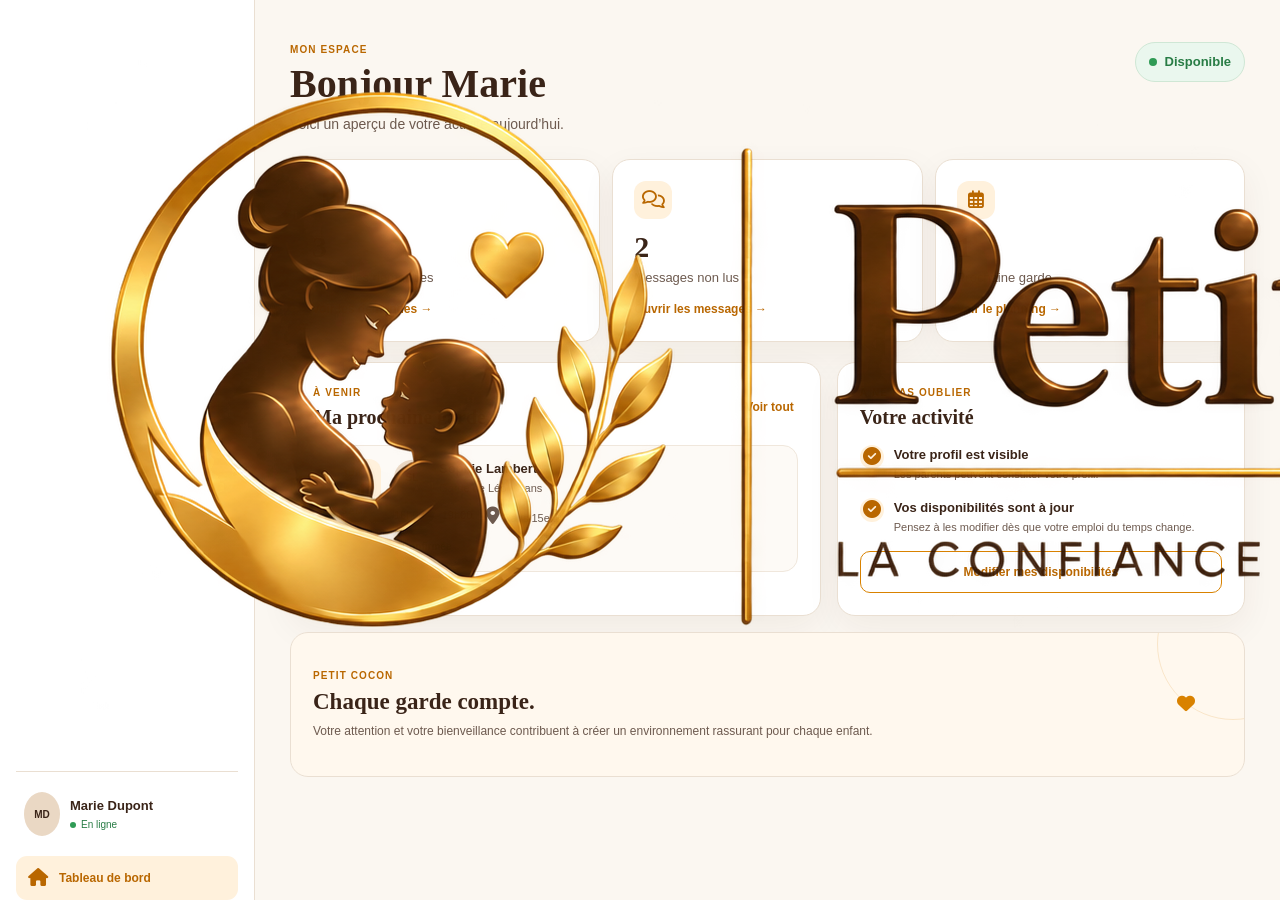
==== commit 86c94b62: "Modification pour vercel logo parent" ====
--- a/babysitter-dashboard.html
+++ b/babysitter-dashboard.html
@@ -4,7 +4,7 @@
   <meta charset="UTF-8">
   <meta name="viewport" content="width=device-width, initial-scale=1.0">
   <meta name="theme-color" content="#fbf7f1">
-  <title>Petit Cocon — Espace Baby-sitter</title>
+  <title>Petit Cocon - Espace Baby-sitter</title>
   <link rel="stylesheet" href="https://cdnjs.cloudflare.com/ajax/libs/font-awesome/6.7.2/css/all.min.css"/>
   <link rel="stylesheet" href="css/babysitter-dashboard.css">
 </head>
@@ -42,13 +42,12 @@
     </nav>
 
     <aside class="sidebar" aria-label="Menu de l'espace baby-sitter">
-      <div class="brand">
-        <div class="brand-mark">PC</div>
-        <div>
-          <strong>Petit Cocon</strong>
-          <span>Espace Baby-sitter</span>
-        </div>
-      </div>
+       <div class="brand">
+            <img
+                src="logo.png"
+                alt="Petit Cocon"
+                class="brand-logo">    
+        </div>
 
       <div class="sidebar-profile">
         <div class="avatar avatar--large">MD</div>
@@ -74,11 +73,10 @@
     <main class="main-content">
       <header class="mobile-header">
         <div class="brand">
-          <div class="brand-mark">PC</div>
-          <div>
-            <strong>Petit Cocon</strong>
-            <span>Espace Baby-sitter</span>
-          </div>
+            <img
+                src="logo.png"
+                alt="Petit Cocon"
+                class="brand-logo">    
         </div>
         <button class="notification-button" type="button" aria-label="Notifications">
           <i class="fa-regular fa-bell"></i>
@@ -388,10 +386,10 @@
                     Mardi 17 Juin
                 </div>
 
-                <div>
-                    🕖
-                    18h30 - 22h00
-                </div>
+               <div>
+    <i class="fa-regular fa-clock"></i>
+    18h30 - 22h00
+</div>
 
                 <div>
                     <i class="fa-solid fa-location-dot"></i>
@@ -882,7 +880,10 @@
     </a>
 
     <a href="#" data-view-link="disponibilites" class="shortcut-card">
-        <span>🟢 Mes disponibilités</span>
+        <span>
+    <i class="fa-regular fa-calendar-check"></i>
+    Mes disponibilités
+</span>
     </a>
 
     <a href="#" data-view-link="settings" class="shortcut-card">
